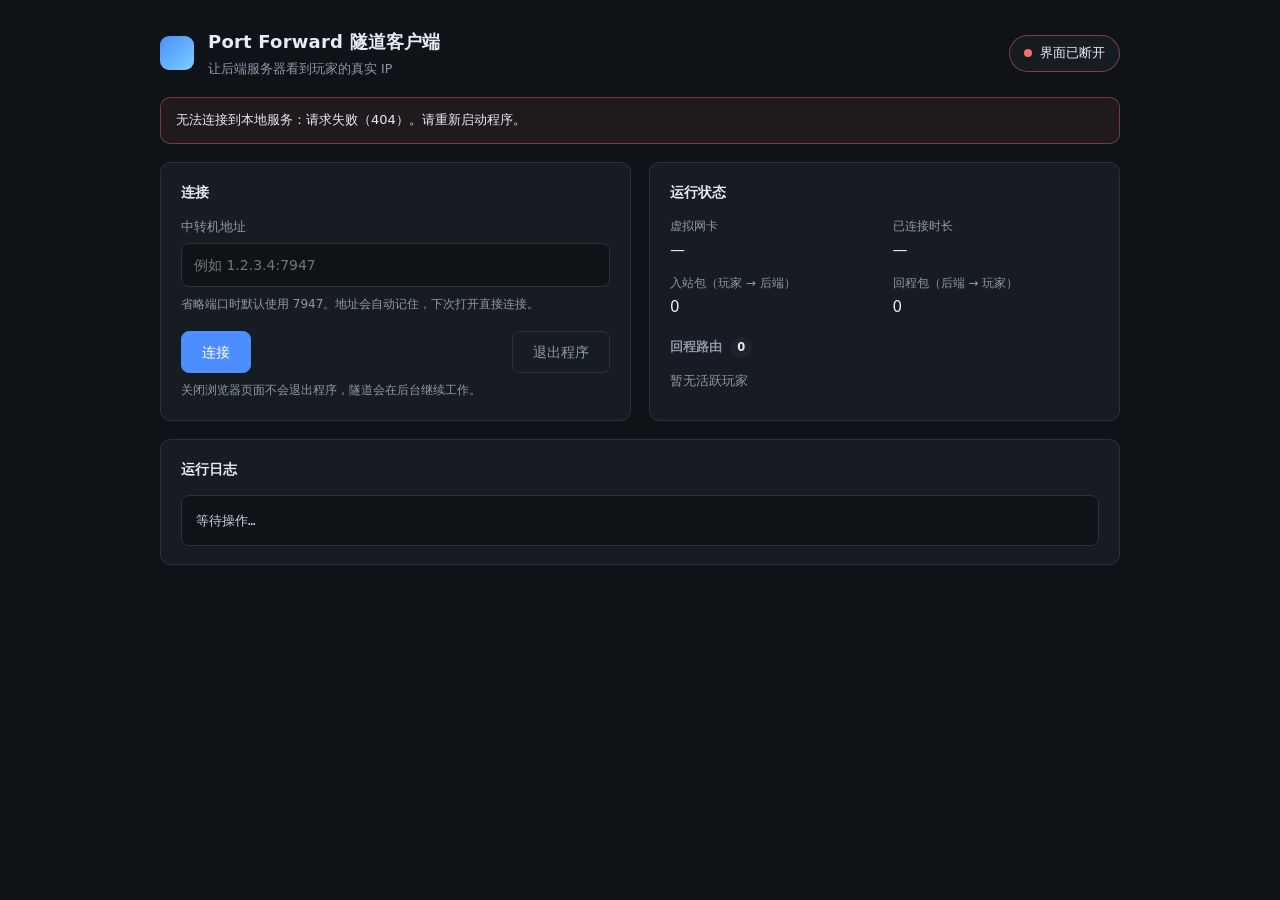
==== app/cmd/client/ui/index.html @ 3b44011f "feat(app): pf-client 改为图形界面，取消命令行交互 界面由本机浏览器承载：程序在 127.0.0.1 随机端口起本地服务并自动打开默认 浏览器，不引入 GUI 工具链或 WebVi" ====
<!DOCTYPE html>
<html lang="zh-CN">
<head>
<meta charset="utf-8">
<meta name="viewport" content="width=device-width, initial-scale=1">
<title>Port Forward 隧道客户端</title>
<link rel="stylesheet" href="app.css">
</head>
<body>
<div class="shell">
  <header class="bar">
    <div class="brand">
      <span class="mark" aria-hidden="true"></span>
      <div>
        <h1>Port Forward 隧道客户端</h1>
        <p class="sub">让后端服务器看到玩家的真实 IP</p>
      </div>
    </div>
    <div class="pill" id="statePill" data-state="idle">
      <span class="dot" aria-hidden="true"></span>
      <span id="stateText">未连接</span>
    </div>
  </header>

  <div id="elevateWarn" class="notice notice-warn" hidden>
    <strong>未以管理员身份运行。</strong>
    虚拟网卡、路由表与防火墙规则都需要管理员权限，请关闭本程序后右键选择「以管理员身份运行」。
  </div>

  <div id="errBox" class="notice notice-error" hidden></div>

  <main class="grid">
    <section class="card">
      <h2>连接</h2>
      <label class="field">
        <span>中转机地址</span>
        <input id="addr" type="text" placeholder="例如 1.2.3.4:7947" spellcheck="false"
               autocomplete="off" inputmode="url">
      </label>
      <p class="hint">省略端口时默认使用 7947。地址会自动记住，下次打开直接连接。</p>
      <div class="actions">
        <button id="btnConnect" class="btn btn-primary" type="button">连接</button>
        <button id="btnDisconnect" class="btn" type="button" hidden>断开</button>
        <button id="btnQuit" class="btn btn-quiet" type="button">退出程序</button>
      </div>
      <p class="hint">关闭浏览器页面不会退出程序，隧道会在后台继续工作。</p>
    </section>

    <section class="card">
      <h2>运行状态</h2>
      <dl class="stats">
        <div><dt>虚拟网卡</dt><dd id="tunIP">—</dd></div>
        <div><dt>已连接时长</dt><dd id="uptime">—</dd></div>
        <div><dt>入站包（玩家 → 后端）</dt><dd id="pktIn">0</dd></div>
        <div><dt>回程包（后端 → 玩家）</dt><dd id="pktOut">0</dd></div>
      </dl>
      <h3 class="sub-head">回程路由 <span class="count" id="routeCount">0</span></h3>
      <ul class="routes" id="routes"><li class="empty">暂无活跃玩家</li></ul>
    </section>
  </main>

  <section class="card card-wide">
    <h2>运行日志</h2>
    <pre class="logs" id="logs">等待操作…</pre>
  </section>
</div>
<script src="app.js"></script>
</body>
</html>
---- app/cmd/client/ui/app.css ----
:root {
  color-scheme: dark;
  --bg: #0f1216;
  --panel: #171c22;
  --panel-2: #1e242c;
  --line: #2a323c;
  --text: #e6ebf1;
  --muted: #8d99a8;
  --accent: #4c8dff;
  --ok: #35c98a;
  --warn: #e3b341;
  --err: #f2726f;
  --radius: 10px;
}

* { box-sizing: border-box; }

body {
  margin: 0;
  padding: 28px 24px 40px;
  background: var(--bg);
  color: var(--text);
  font: 14px/1.6 "Segoe UI", "Microsoft YaHei UI", system-ui, sans-serif;
}

.shell { max-width: 960px; margin: 0 auto; display: flex; flex-direction: column; gap: 18px; }

/* 顶栏 */
.bar { display: flex; align-items: center; justify-content: space-between; gap: 16px; }
.brand { display: flex; align-items: center; gap: 14px; }
.mark {
  width: 34px; height: 34px; border-radius: 9px; flex: none;
  background: linear-gradient(135deg, var(--accent), #7bd0ff);
}
h1 { margin: 0; font-size: 18px; font-weight: 600; letter-spacing: .2px; }
.sub { margin: 2px 0 0; color: var(--muted); font-size: 12.5px; }

.pill {
  display: inline-flex; align-items: center; gap: 8px; flex: none;
  padding: 7px 14px; border-radius: 999px;
  background: var(--panel); border: 1px solid var(--line);
  font-size: 13px; font-variant-numeric: tabular-nums;
}
.dot { width: 8px; height: 8px; border-radius: 50%; background: var(--muted); flex: none; }
.pill[data-state="connected"] { border-color: rgba(53,201,138,.45); }
.pill[data-state="connected"] .dot { background: var(--ok); box-shadow: 0 0 0 3px rgba(53,201,138,.18); }
.pill[data-state="connecting"] .dot { background: var(--warn); animation: pulse 1.1s ease-in-out infinite; }
.pill[data-state="error"] { border-color: rgba(242,114,111,.45); }
.pill[data-state="error"] .dot { background: var(--err); }
@keyframes pulse { 50% { opacity: .3; } }

/* 提示条 */
.notice {
  padding: 12px 15px; border-radius: var(--radius); font-size: 13px;
  border: 1px solid var(--line); background: var(--panel);
}
.notice-warn { border-color: rgba(227,179,65,.4); background: rgba(227,179,65,.08); }
.notice-error { border-color: rgba(242,114,111,.4); background: rgba(242,114,111,.08); }

/* 卡片 */
.grid { display: grid; grid-template-columns: repeat(auto-fit, minmax(320px, 1fr)); gap: 18px; }
.card {
  background: var(--panel); border: 1px solid var(--line);
  border-radius: var(--radius); padding: 18px 20px 20px;
}
.card h2 { margin: 0 0 14px; font-size: 14px; font-weight: 600; color: var(--text); }
.sub-head { margin: 18px 0 8px; font-size: 12.5px; font-weight: 600; color: var(--muted); }
.count {
  display: inline-block; min-width: 20px; padding: 1px 7px; margin-left: 4px;
  border-radius: 999px; background: var(--panel-2); color: var(--text);
  font-size: 11.5px; text-align: center;
}

/* 表单 */
.field { display: block; }
.field span { display: block; margin-bottom: 6px; font-size: 12.5px; color: var(--muted); }
input[type="text"] {
  width: 100%; padding: 10px 12px;
  background: var(--bg); color: var(--text);
  border: 1px solid var(--line); border-radius: 8px;
  font: inherit; font-variant-numeric: tabular-nums;
}
input[type="text"]:focus { outline: none; border-color: var(--accent); }
input[type="text"]:disabled { opacity: .55; }
.hint { margin: 8px 0 0; font-size: 12px; color: var(--muted); }

.actions { display: flex; gap: 10px; margin-top: 16px; }
.btn {
  padding: 9px 20px; border-radius: 8px; cursor: pointer;
  background: var(--panel-2); color: var(--text);
  border: 1px solid var(--line); font: inherit;
}
.btn:hover:not(:disabled) { border-color: #3d4855; }
.btn:disabled { opacity: .5; cursor: default; }
.btn-primary { background: var(--accent); border-color: var(--accent); color: #fff; font-weight: 500; }
.btn-primary:hover:not(:disabled) { background: #5f9bff; border-color: #5f9bff; }
.btn-quiet { margin-left: auto; background: transparent; color: var(--muted); }
.btn-quiet:hover:not(:disabled) { color: var(--text); }

/* 状态列表 */
.stats { display: grid; grid-template-columns: 1fr 1fr; gap: 12px 16px; margin: 0; }
.stats dt { font-size: 12px; color: var(--muted); }
.stats dd { margin: 2px 0 0; font-size: 15px; font-variant-numeric: tabular-nums; }

.routes {
  list-style: none; margin: 0; padding: 0;
  max-height: 132px; overflow-y: auto;
  font-variant-numeric: tabular-nums;
}
.routes li {
  padding: 5px 0; font-size: 13px;
  border-bottom: 1px solid var(--line);
}
.routes li:last-child { border-bottom: none; }
.routes .empty { color: var(--muted); font-size: 12.5px; }

/* 日志 */
.card-wide { padding-bottom: 18px; }
.logs {
  margin: 0; padding: 14px; max-height: 260px; overflow-y: auto;
  background: var(--bg); border: 1px solid var(--line); border-radius: 8px;
  font: 12.5px/1.7 ui-monospace, Consolas, monospace;
  color: #c9d4e0; white-space: pre-wrap; word-break: break-all;
}

::-webkit-scrollbar { width: 10px; height: 10px; }
::-webkit-scrollbar-thumb { background: #303945; border-radius: 6px; }
::-webkit-scrollbar-thumb:hover { background: #3c4756; }
::-webkit-scrollbar-track { background: transparent; }

/* 已退出：禁用全部操作，只留日志可读 */
.is-closed .card:not(.card-wide) { opacity: .45; pointer-events: none; }
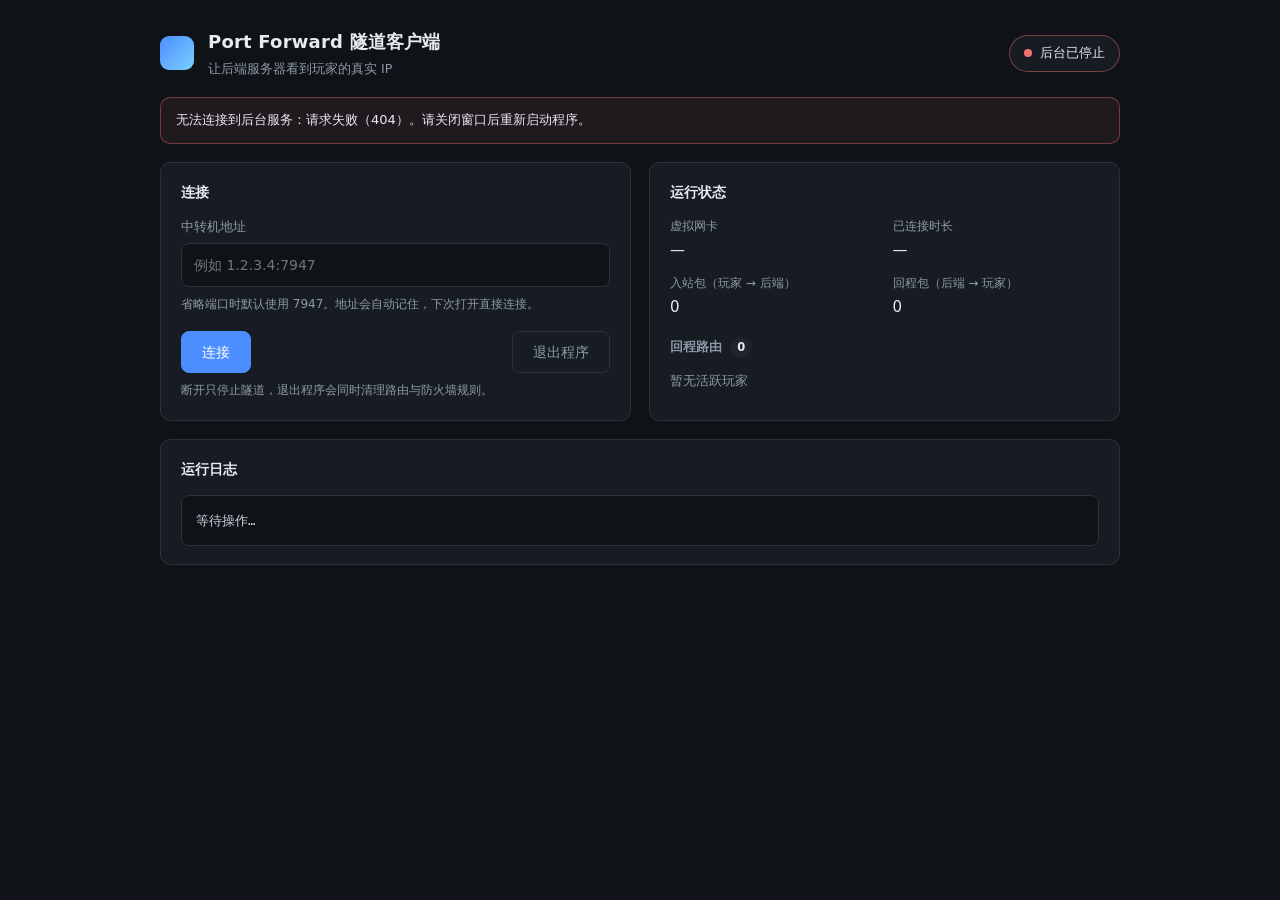
==== commit 2429233e: "feat(app): 界面改为 WebView2 原生窗口，不再借道外部浏览器 程序自己就是一个桌面应用：window_windows.go 用系统自带的 Edge WebView2 渲染内嵌页面，标" ====
--- a/app/cmd/client/ui/index.html
+++ b/app/cmd/client/ui/index.html
@@ -43,7 +43,7 @@
         <button id="btnDisconnect" class="btn" type="button" hidden>断开</button>
         <button id="btnQuit" class="btn btn-quiet" type="button">退出程序</button>
       </div>
-      <p class="hint">关闭浏览器页面不会退出程序，隧道会在后台继续工作。</p>
+      <p class="hint">断开只停止隧道，退出程序会同时清理路由与防火墙规则。</p>
     </section>
 
     <section class="card">
--- a/app/cmd/client/ui/app.css
+++ b/app/cmd/client/ui/app.css
@@ -128,5 +128,6 @@
 ::-webkit-scrollbar-thumb:hover { background: #3c4756; }
 ::-webkit-scrollbar-track { background: transparent; }
 
-/* 已退出：禁用全部操作，只留日志可读 */
-.is-closed .card:not(.card-wide) { opacity: .45; pointer-events: none; }
+/* 桌面窗口内不需要文本选中高亮，但日志要能复制 */
+body { user-select: none; }
+.logs, .routes, input { user-select: text; }
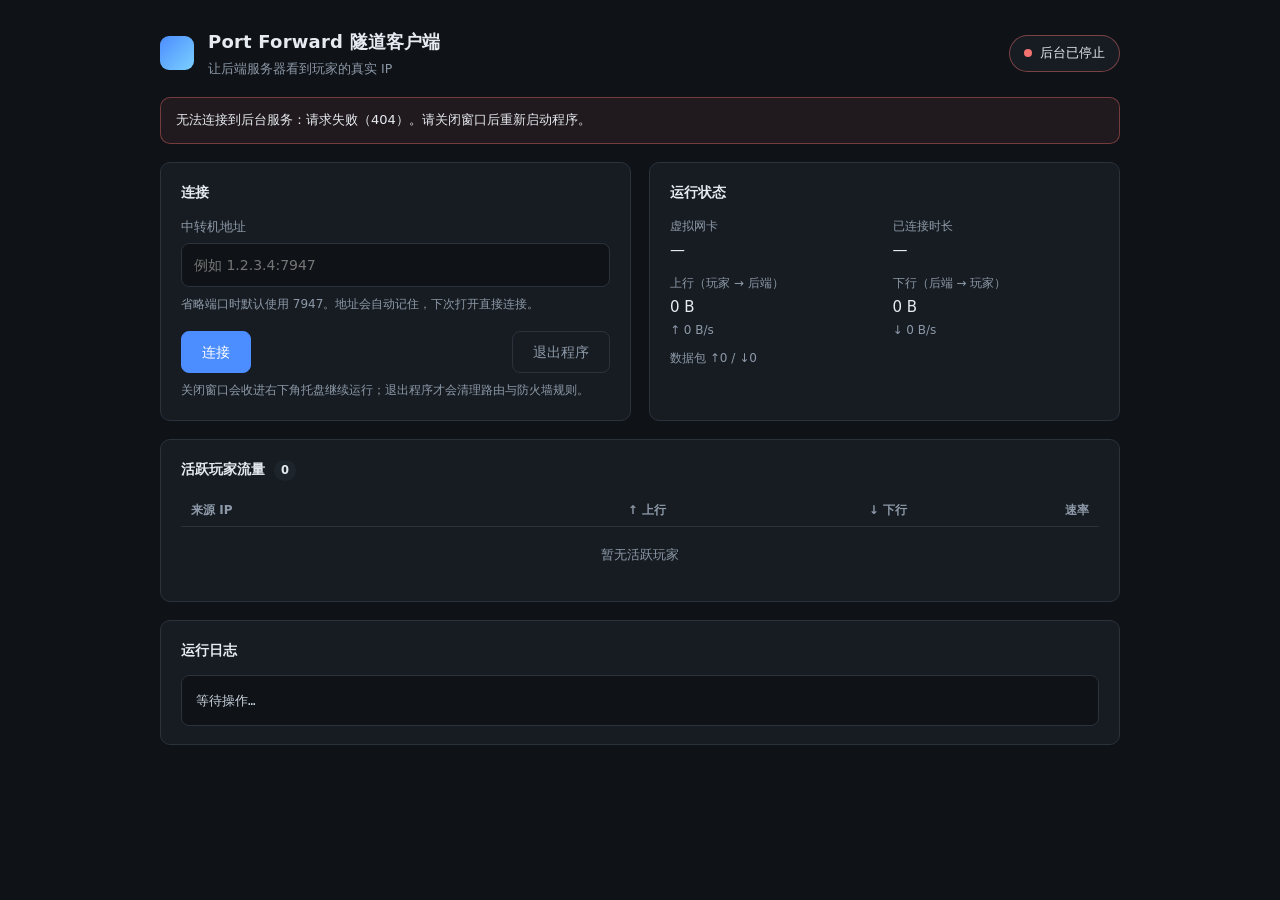
==== commit ac07cda2: "feat(app): 关窗收进系统托盘 + 字节级流量统计（总量/每IP/实时速率） ## 托盘与关窗后台运行  go-webview2 没有暴露任何窗口消息钩子，WM_CLOSE 被硬编码为 Des" ====
--- a/app/cmd/client/ui/index.html
+++ b/app/cmd/client/ui/index.html
@@ -43,7 +43,7 @@
         <button id="btnDisconnect" class="btn" type="button" hidden>断开</button>
         <button id="btnQuit" class="btn btn-quiet" type="button">退出程序</button>
       </div>
-      <p class="hint">断开只停止隧道，退出程序会同时清理路由与防火墙规则。</p>
+      <p class="hint">关闭窗口会收进右下角托盘继续运行；退出程序才会清理路由与防火墙规则。</p>
     </section>
 
     <section class="card">
@@ -51,13 +51,39 @@
       <dl class="stats">
         <div><dt>虚拟网卡</dt><dd id="tunIP">—</dd></div>
         <div><dt>已连接时长</dt><dd id="uptime">—</dd></div>
-        <div><dt>入站包（玩家 → 后端）</dt><dd id="pktIn">0</dd></div>
-        <div><dt>回程包（后端 → 玩家）</dt><dd id="pktOut">0</dd></div>
+        <div>
+          <dt>上行（玩家 → 后端）</dt>
+          <dd id="bytesUp">0 B</dd>
+          <dd class="rate" id="rateUp">↑ 0 B/s</dd>
+        </div>
+        <div>
+          <dt>下行（后端 → 玩家）</dt>
+          <dd id="bytesDown">0 B</dd>
+          <dd class="rate" id="rateDown">↓ 0 B/s</dd>
+        </div>
       </dl>
-      <h3 class="sub-head">回程路由 <span class="count" id="routeCount">0</span></h3>
-      <ul class="routes" id="routes"><li class="empty">暂无活跃玩家</li></ul>
+      <p class="hint" id="pktLine">数据包 ↑0 / ↓0</p>
     </section>
   </main>
+
+  <section class="card card-wide">
+    <h2>活跃玩家流量 <span class="count" id="routeCount">0</span></h2>
+    <div class="table-wrap">
+      <table class="routes">
+        <thead>
+          <tr>
+            <th>来源 IP</th>
+            <th class="num">↑ 上行</th>
+            <th class="num">↓ 下行</th>
+            <th class="num">速率</th>
+          </tr>
+        </thead>
+        <tbody id="routeRows">
+          <tr class="empty"><td colspan="4">暂无活跃玩家</td></tr>
+        </tbody>
+      </table>
+    </div>
+  </section>
 
   <section class="card card-wide">
     <h2>运行日志</h2>
--- a/app/cmd/client/ui/app.css
+++ b/app/cmd/client/ui/app.css
@@ -64,7 +64,6 @@
   border-radius: var(--radius); padding: 18px 20px 20px;
 }
 .card h2 { margin: 0 0 14px; font-size: 14px; font-weight: 600; color: var(--text); }
-.sub-head { margin: 18px 0 8px; font-size: 12.5px; font-weight: 600; color: var(--muted); }
 .count {
   display: inline-block; min-width: 20px; padding: 1px 7px; margin-left: 4px;
   border-radius: 999px; background: var(--panel-2); color: var(--text);
@@ -101,18 +100,29 @@
 .stats { display: grid; grid-template-columns: 1fr 1fr; gap: 12px 16px; margin: 0; }
 .stats dt { font-size: 12px; color: var(--muted); }
 .stats dd { margin: 2px 0 0; font-size: 15px; font-variant-numeric: tabular-nums; }
+.stats dd.rate { font-size: 12px; color: var(--muted); }
 
-.routes {
-  list-style: none; margin: 0; padding: 0;
-  max-height: 132px; overflow-y: auto;
-  font-variant-numeric: tabular-nums;
+/* 流量表格 */
+.table-wrap { max-height: 220px; overflow-y: auto; }
+table.routes { width: 100%; border-collapse: collapse; font-variant-numeric: tabular-nums; }
+table.routes th {
+  position: sticky; top: 0; z-index: 1;
+  padding: 6px 10px; text-align: left; white-space: nowrap;
+  background: var(--panel); border-bottom: 1px solid var(--line);
+  font-size: 12px; font-weight: 600; color: var(--muted);
 }
-.routes li {
-  padding: 5px 0; font-size: 13px;
+table.routes td {
+  padding: 6px 10px; font-size: 13px;
   border-bottom: 1px solid var(--line);
 }
-.routes li:last-child { border-bottom: none; }
-.routes .empty { color: var(--muted); font-size: 12.5px; }
+table.routes tbody tr:last-child td { border-bottom: none; }
+table.routes .num { text-align: right; }
+table.routes .ip { font-family: ui-monospace, Consolas, monospace; }
+table.routes .muted { color: var(--muted); }
+table.routes tr.empty td {
+  padding: 18px 10px; text-align: center;
+  color: var(--muted); font-size: 12.5px; border-bottom: none;
+}
 
 /* 日志 */
 .card-wide { padding-bottom: 18px; }
@@ -130,4 +140,4 @@
 
 /* 桌面窗口内不需要文本选中高亮，但日志要能复制 */
 body { user-select: none; }
-.logs, .routes, input { user-select: text; }
+.logs, table.routes, input { user-select: text; }
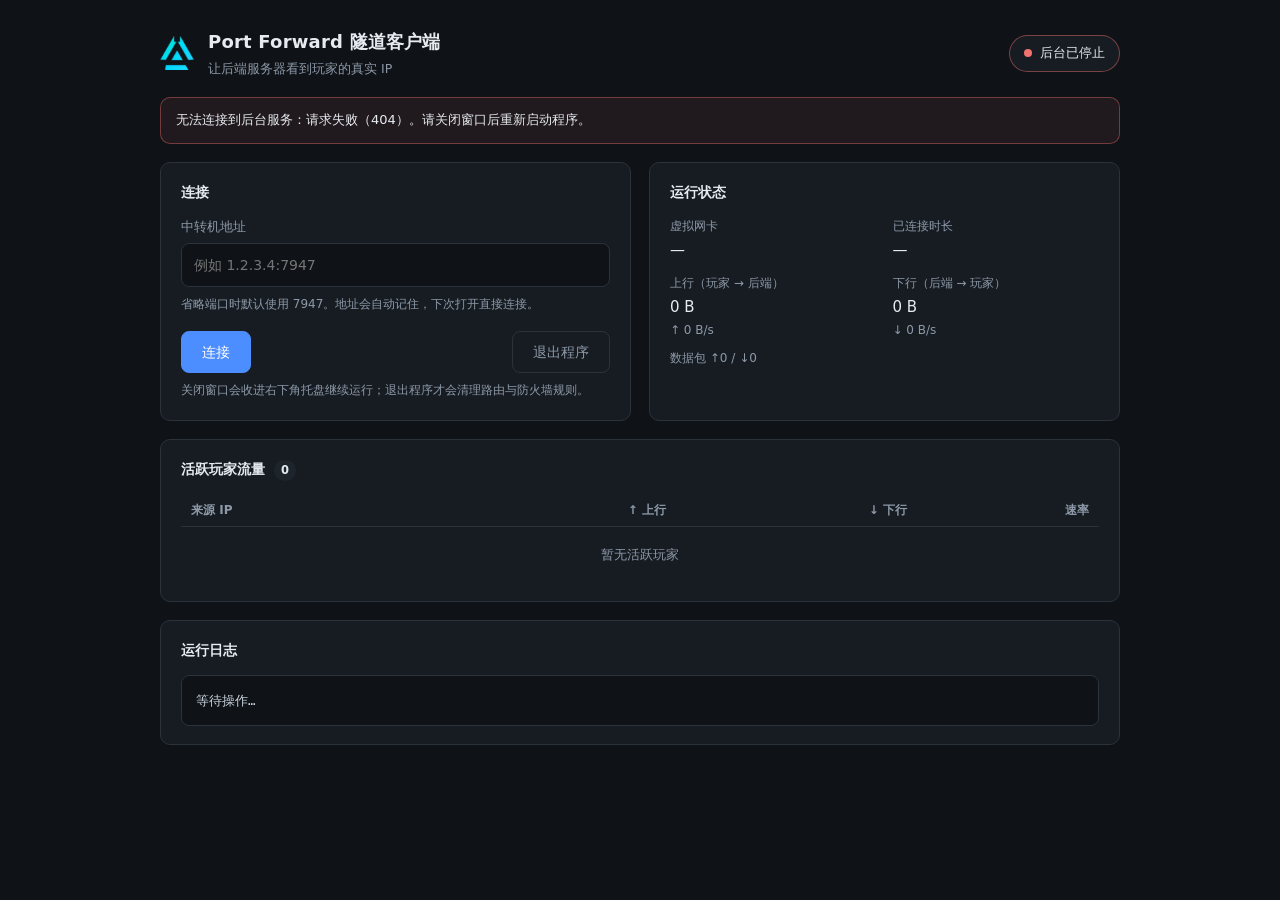
==== commit e2456443: "feat: 全项目统一使用新品牌 LOGO 源文件 G:\图片\头像LOGO\favicon.ico 实际是 48×48 RGBA PNG（扩展名有误导性）， 派生到四处：  - app/cmd/cl" ====
--- a/app/cmd/client/ui/index.html
+++ b/app/cmd/client/ui/index.html
@@ -10,7 +10,7 @@
 <div class="shell">
   <header class="bar">
     <div class="brand">
-      <span class="mark" aria-hidden="true"></span>
+      <img class="mark" src="logo.png" alt="" width="34" height="34">
       <div>
         <h1>Port Forward 隧道客户端</h1>
         <p class="sub">让后端服务器看到玩家的真实 IP</p>
--- a/app/cmd/client/ui/app.css
+++ b/app/cmd/client/ui/app.css
@@ -28,10 +28,7 @@
 /* 顶栏 */
 .bar { display: flex; align-items: center; justify-content: space-between; gap: 16px; }
 .brand { display: flex; align-items: center; gap: 14px; }
-.mark {
-  width: 34px; height: 34px; border-radius: 9px; flex: none;
-  background: linear-gradient(135deg, var(--accent), #7bd0ff);
-}
+.mark { width: 34px; height: 34px; flex: none; display: block; }
 h1 { margin: 0; font-size: 18px; font-weight: 600; letter-spacing: .2px; }
 .sub { margin: 2px 0 0; color: var(--muted); font-size: 12.5px; }
 
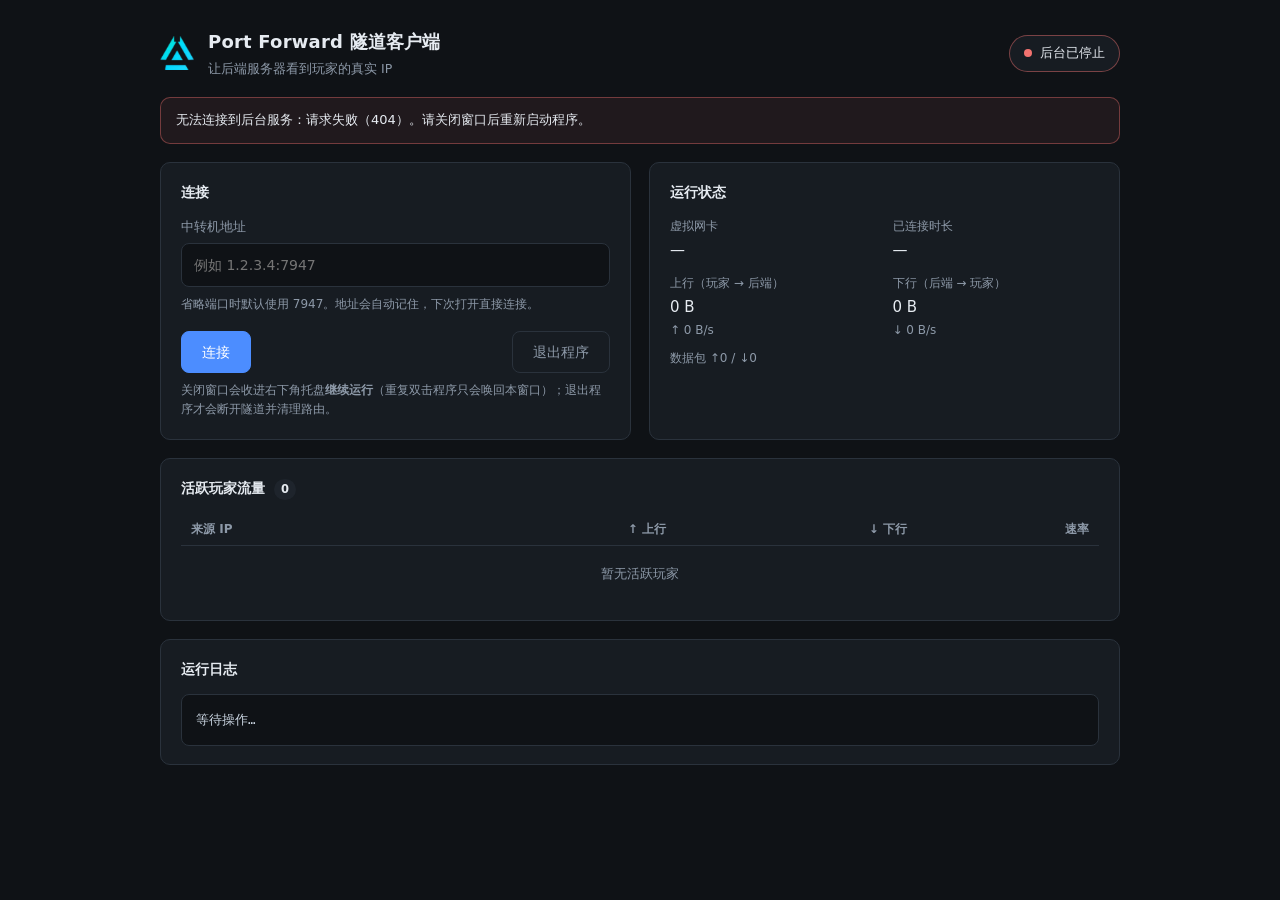
==== commit 2febca4b: "fix(app): 加单实例保护，修复多实例互相抢占隧道会话 现象：又进不去游戏，回程/入站包数只有 70/90 且反复重连。  根因是 ac07cda 加托盘引入的副作用。关窗不再退出进程（这是需要" ====
--- a/app/cmd/client/ui/index.html
+++ b/app/cmd/client/ui/index.html
@@ -43,7 +43,7 @@
         <button id="btnDisconnect" class="btn" type="button" hidden>断开</button>
         <button id="btnQuit" class="btn btn-quiet" type="button">退出程序</button>
       </div>
-      <p class="hint">关闭窗口会收进右下角托盘继续运行；退出程序才会清理路由与防火墙规则。</p>
+      <p class="hint">关闭窗口会收进右下角托盘<strong>继续运行</strong>（重复双击程序只会唤回本窗口）；退出程序才会断开隧道并清理路由。</p>
     </section>
 
     <section class="card">
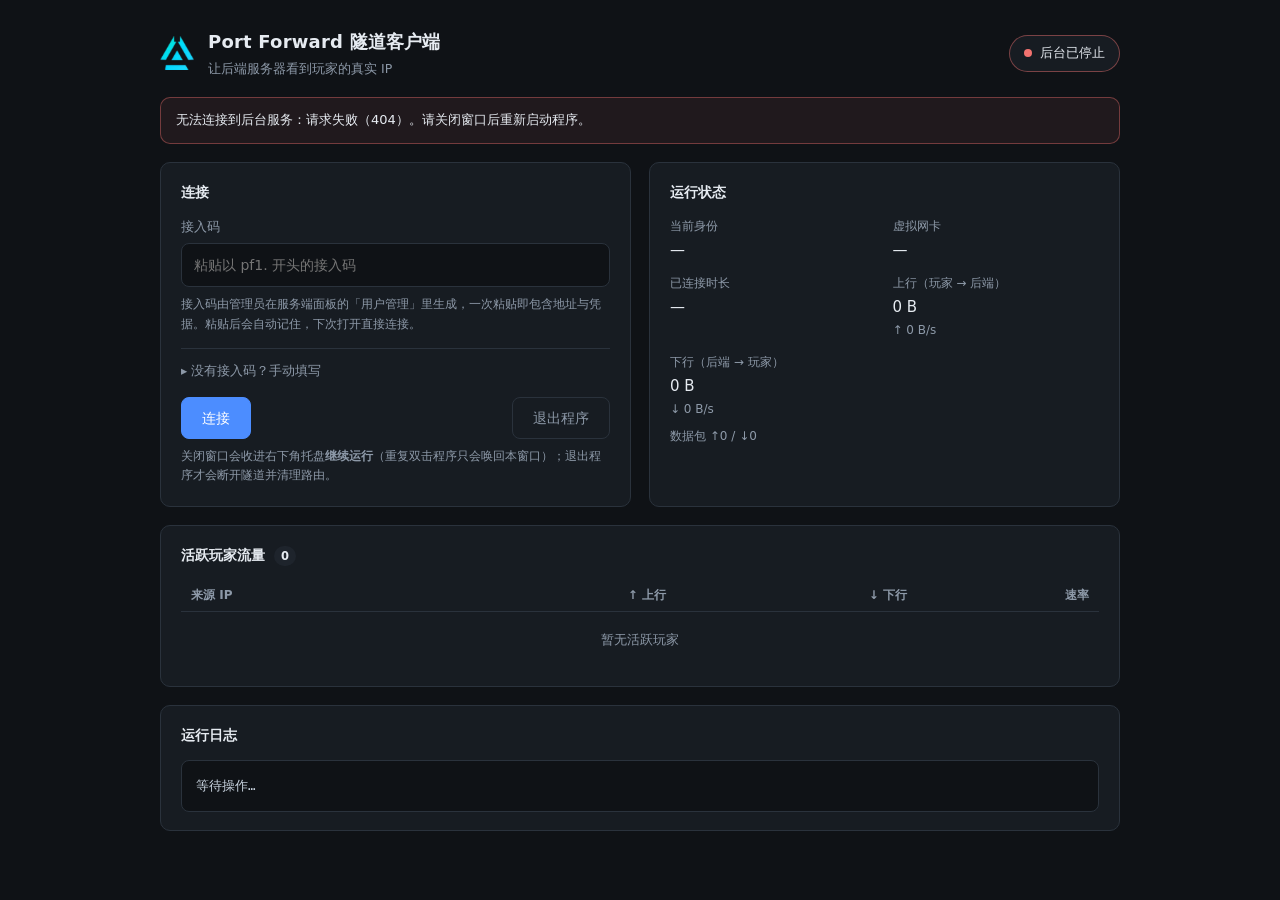
==== commit 852b19f1: "feat: 隧道与面板支持多用户，用户间完全隔离 一个用户同时是面板账号与隧道身份：登录后只见自己的规则，隧道也只接受用他的 接入码建立的连接。两种身份合并成一个对象，避免「谁的规则能指向谁的隧道」变" ====
--- a/app/cmd/client/ui/index.html
+++ b/app/cmd/client/ui/index.html
@@ -33,11 +33,32 @@
     <section class="card">
       <h2>连接</h2>
       <label class="field">
-        <span>中转机地址</span>
-        <input id="addr" type="text" placeholder="例如 1.2.3.4:7947" spellcheck="false"
-               autocomplete="off" inputmode="url">
+        <span>接入码</span>
+        <input id="code" type="text" placeholder="粘贴以 pf1. 开头的接入码" spellcheck="false"
+               autocomplete="off">
       </label>
-      <p class="hint">省略端口时默认使用 7947。地址会自动记住，下次打开直接连接。</p>
+      <p class="hint">接入码由管理员在服务端面板的「用户管理」里生成，一次粘贴即包含地址与凭据。粘贴后会自动记住，下次打开直接连接。</p>
+
+      <details id="manualBox">
+        <summary>没有接入码？手动填写</summary>
+        <label class="field">
+          <span>中转机地址</span>
+          <input id="addr" type="text" placeholder="例如 1.2.3.4:7947" spellcheck="false"
+                 autocomplete="off" inputmode="url">
+        </label>
+        <label class="field">
+          <span>用户 ID</span>
+          <input id="userId" type="text" placeholder="面板用户管理里的用户 ID" spellcheck="false"
+                 autocomplete="off">
+        </label>
+        <label class="field">
+          <span>隧道密钥</span>
+          <input id="secret" type="password" placeholder="面板用户管理里的密钥" spellcheck="false"
+                 autocomplete="off">
+        </label>
+        <p class="hint">省略端口时默认使用 7947。三项都填对才能建立隧道。</p>
+      </details>
+
       <div class="actions">
         <button id="btnConnect" class="btn btn-primary" type="button">连接</button>
         <button id="btnDisconnect" class="btn" type="button" hidden>断开</button>
@@ -49,6 +70,7 @@
     <section class="card">
       <h2>运行状态</h2>
       <dl class="stats">
+        <div><dt>当前身份</dt><dd id="identity">—</dd></div>
         <div><dt>虚拟网卡</dt><dd id="tunIP">—</dd></div>
         <div><dt>已连接时长</dt><dd id="uptime">—</dd></div>
         <div>
--- a/app/cmd/client/ui/app.css
+++ b/app/cmd/client/ui/app.css
@@ -69,16 +69,32 @@
 
 /* 表单 */
 .field { display: block; }
+.field + .field { margin-top: 12px; }
 .field span { display: block; margin-bottom: 6px; font-size: 12.5px; color: var(--muted); }
-input[type="text"] {
+input[type="text"],
+input[type="password"] {
   width: 100%; padding: 10px 12px;
   background: var(--bg); color: var(--text);
   border: 1px solid var(--line); border-radius: 8px;
   font: inherit; font-variant-numeric: tabular-nums;
 }
-input[type="text"]:focus { outline: none; border-color: var(--accent); }
-input[type="text"]:disabled { opacity: .55; }
+input[type="text"]:focus,
+input[type="password"]:focus { outline: none; border-color: var(--accent); }
+input[type="text"]:disabled,
+input[type="password"]:disabled { opacity: .55; }
 .hint { margin: 8px 0 0; font-size: 12px; color: var(--muted); }
+
+/* 手动填写折叠区：接入码是正常路径，这里是它丢了之后的兜底 */
+details { margin-top: 14px; padding-top: 12px; border-top: 1px solid var(--line); }
+details > summary {
+  cursor: pointer; font-size: 12.5px; color: var(--muted);
+  list-style: none; user-select: none;
+}
+details > summary::-webkit-details-marker { display: none; }
+details > summary::before { content: '▸ '; }
+details[open] > summary::before { content: '▾ '; }
+details > summary:hover { color: var(--text); }
+details[open] > summary { margin-bottom: 12px; }
 
 .actions { display: flex; gap: 10px; margin-top: 16px; }
 .btn {
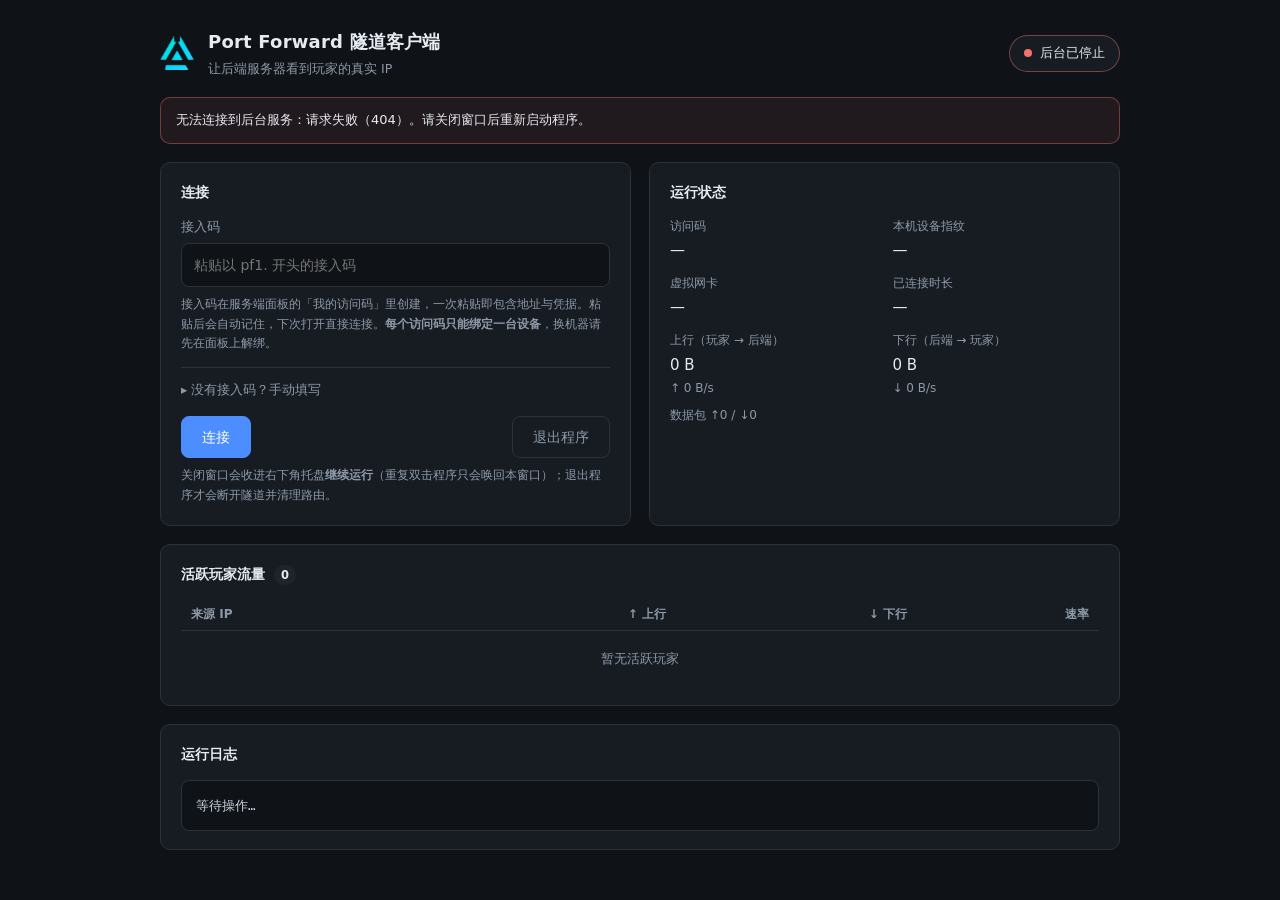
==== commit 0639a158: "feat: 访问码实体化、用户组与全局配额、设备绑定 隧道身份从用户下移到访问码：一个用户可有多个访问码，每个访问码是一份独立的 隧道凭据（独立密钥 + 独立隧道内地址），绑定一台设备。规则按 Use" ====
--- a/app/cmd/client/ui/index.html
+++ b/app/cmd/client/ui/index.html
@@ -37,7 +37,7 @@
         <input id="code" type="text" placeholder="粘贴以 pf1. 开头的接入码" spellcheck="false"
                autocomplete="off">
       </label>
-      <p class="hint">接入码由管理员在服务端面板的「用户管理」里生成，一次粘贴即包含地址与凭据。粘贴后会自动记住，下次打开直接连接。</p>
+      <p class="hint">接入码在服务端面板的「我的访问码」里创建，一次粘贴即包含地址与凭据。粘贴后会自动记住，下次打开直接连接。<strong>每个访问码只能绑定一台设备</strong>，换机器请先在面板上解绑。</p>
 
       <details id="manualBox">
         <summary>没有接入码？手动填写</summary>
@@ -47,13 +47,13 @@
                  autocomplete="off" inputmode="url">
         </label>
         <label class="field">
-          <span>用户 ID</span>
-          <input id="userId" type="text" placeholder="面板用户管理里的用户 ID" spellcheck="false"
+          <span>访问码 ID</span>
+          <input id="codeId" type="text" placeholder="面板「我的访问码」里的 ID" spellcheck="false"
                  autocomplete="off">
         </label>
         <label class="field">
           <span>隧道密钥</span>
-          <input id="secret" type="password" placeholder="面板用户管理里的密钥" spellcheck="false"
+          <input id="secret" type="password" placeholder="面板「我的访问码」里的密钥" spellcheck="false"
                  autocomplete="off">
         </label>
         <p class="hint">省略端口时默认使用 7947。三项都填对才能建立隧道。</p>
@@ -70,7 +70,8 @@
     <section class="card">
       <h2>运行状态</h2>
       <dl class="stats">
-        <div><dt>当前身份</dt><dd id="identity">—</dd></div>
+        <div><dt>访问码</dt><dd id="identity">—</dd></div>
+        <div><dt>本机设备指纹</dt><dd id="device">—</dd></div>
         <div><dt>虚拟网卡</dt><dd id="tunIP">—</dd></div>
         <div><dt>已连接时长</dt><dd id="uptime">—</dd></div>
         <div>
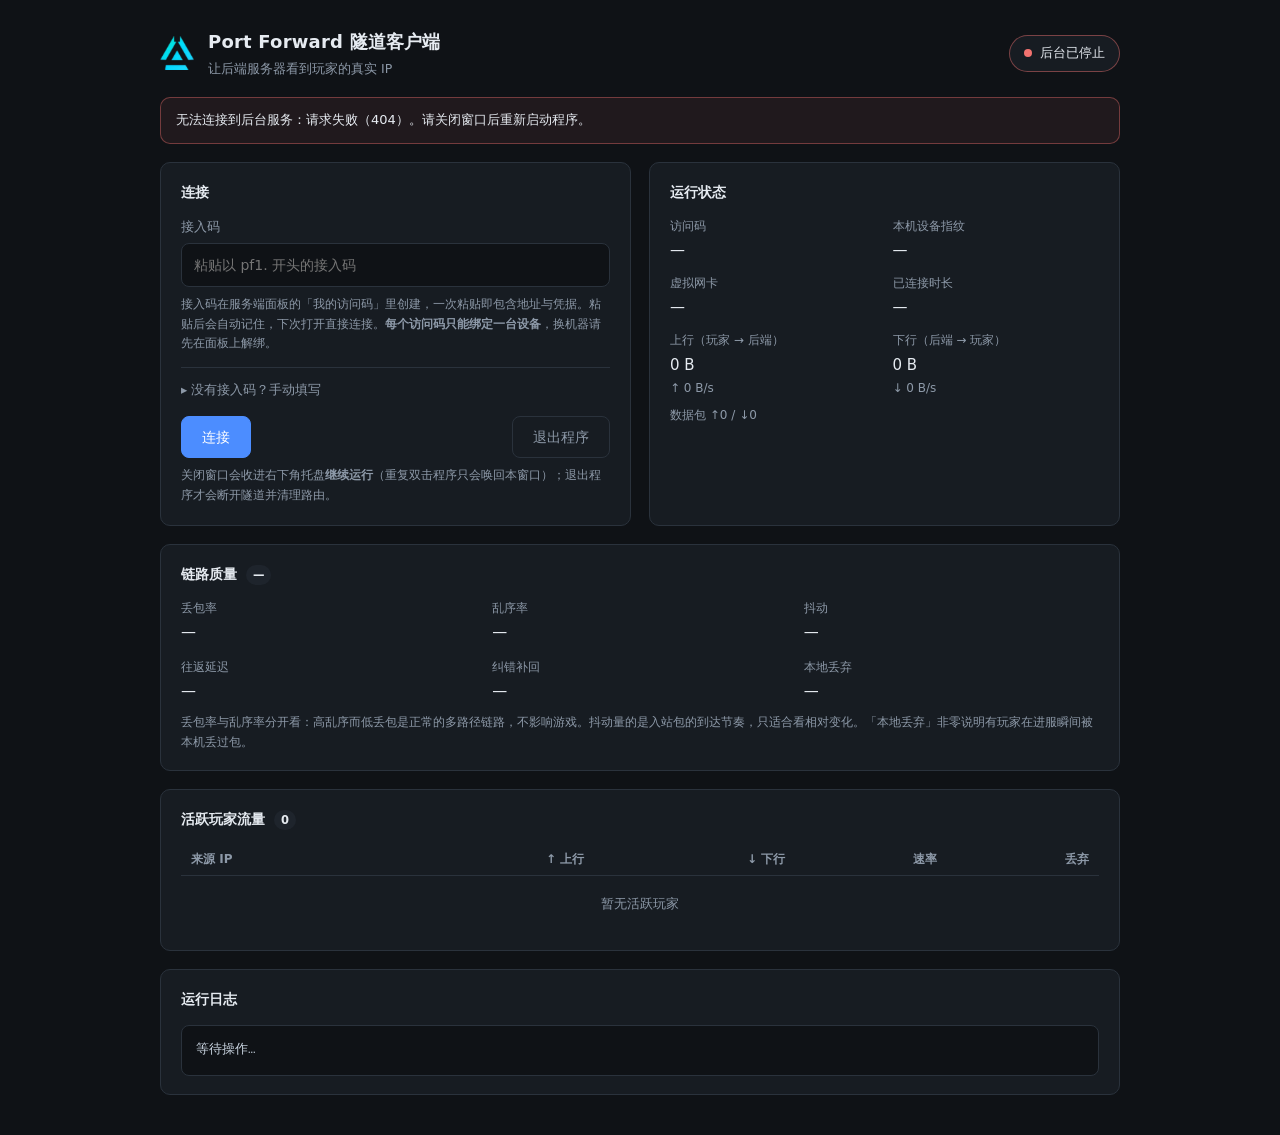
==== commit d9d85fb8: "feat(pf-client): 空闲重握手 30s→10s、零分配数据泵、MTU 应用与链路质量面板 - OPT-8 pump 读超时 30s→10s：NAT 换端口后服务端按设计静默丢弃，客户端只" ====
--- a/app/cmd/client/ui/index.html
+++ b/app/cmd/client/ui/index.html
@@ -90,6 +90,19 @@
   </main>
 
   <section class="card card-wide">
+    <h2>链路质量 <span class="count" id="linkBadge">—</span></h2>
+    <dl class="stats">
+      <div><dt>丢包率</dt><dd id="linkLoss">—</dd><dd class="rate" id="linkLossHint"></dd></div>
+      <div><dt>乱序率</dt><dd id="linkReorder">—</dd></div>
+      <div><dt>抖动</dt><dd id="linkJitter">—</dd></div>
+      <div><dt>往返延迟</dt><dd id="linkRTT">—</dd></div>
+      <div><dt>纠错补回</dt><dd id="linkFEC">—</dd><dd class="rate" id="linkFECHint"></dd></div>
+      <div><dt>本地丢弃</dt><dd id="linkDrops">—</dd><dd class="rate" id="linkDropsHint"></dd></div>
+    </dl>
+    <p class="hint">丢包率与乱序率分开看：高乱序而低丢包是正常的多路径链路，不影响游戏。抖动量的是入站包的到达节奏，只适合看相对变化。「本地丢弃」非零说明有玩家在进服瞬间被本机丢过包。</p>
+  </section>
+
+  <section class="card card-wide">
     <h2>活跃玩家流量 <span class="count" id="routeCount">0</span></h2>
     <div class="table-wrap">
       <table class="routes">
@@ -99,10 +112,11 @@
             <th class="num">↑ 上行</th>
             <th class="num">↓ 下行</th>
             <th class="num">速率</th>
+            <th class="num">丢弃</th>
           </tr>
         </thead>
         <tbody id="routeRows">
-          <tr class="empty"><td colspan="4">暂无活跃玩家</td></tr>
+          <tr class="empty"><td colspan="5">暂无活跃玩家</td></tr>
         </tbody>
       </table>
     </div>
--- a/app/cmd/client/ui/app.css
+++ b/app/cmd/client/ui/app.css
@@ -66,6 +66,10 @@
   border-radius: 999px; background: var(--panel-2); color: var(--text);
   font-size: 11.5px; text-align: center;
 }
+/* 链路质量徽章：档位由丢包率决定（1% 是游戏体感的分界）。 */
+.count[data-level="ok"] { color: var(--ok); }
+.count[data-level="warn"] { color: var(--warn); }
+.count[data-level="bad"] { color: var(--err); }
 
 /* 表单 */
 .field { display: block; }
@@ -114,6 +118,8 @@
 .stats dt { font-size: 12px; color: var(--muted); }
 .stats dd { margin: 2px 0 0; font-size: 15px; font-variant-numeric: tabular-nums; }
 .stats dd.rate { font-size: 12px; color: var(--muted); }
+/* 三列布局给链路质量用：六项指标两行放得下。 */
+.card-wide .stats { grid-template-columns: repeat(3, 1fr); }
 
 /* 流量表格 */
 .table-wrap { max-height: 220px; overflow-y: auto; }
@@ -132,6 +138,7 @@
 table.routes .num { text-align: right; }
 table.routes .ip { font-family: ui-monospace, Consolas, monospace; }
 table.routes .muted { color: var(--muted); }
+table.routes .bad { color: var(--err); }
 table.routes tr.empty td {
   padding: 18px 10px; text-align: center;
   color: var(--muted); font-size: 12.5px; border-bottom: none;
